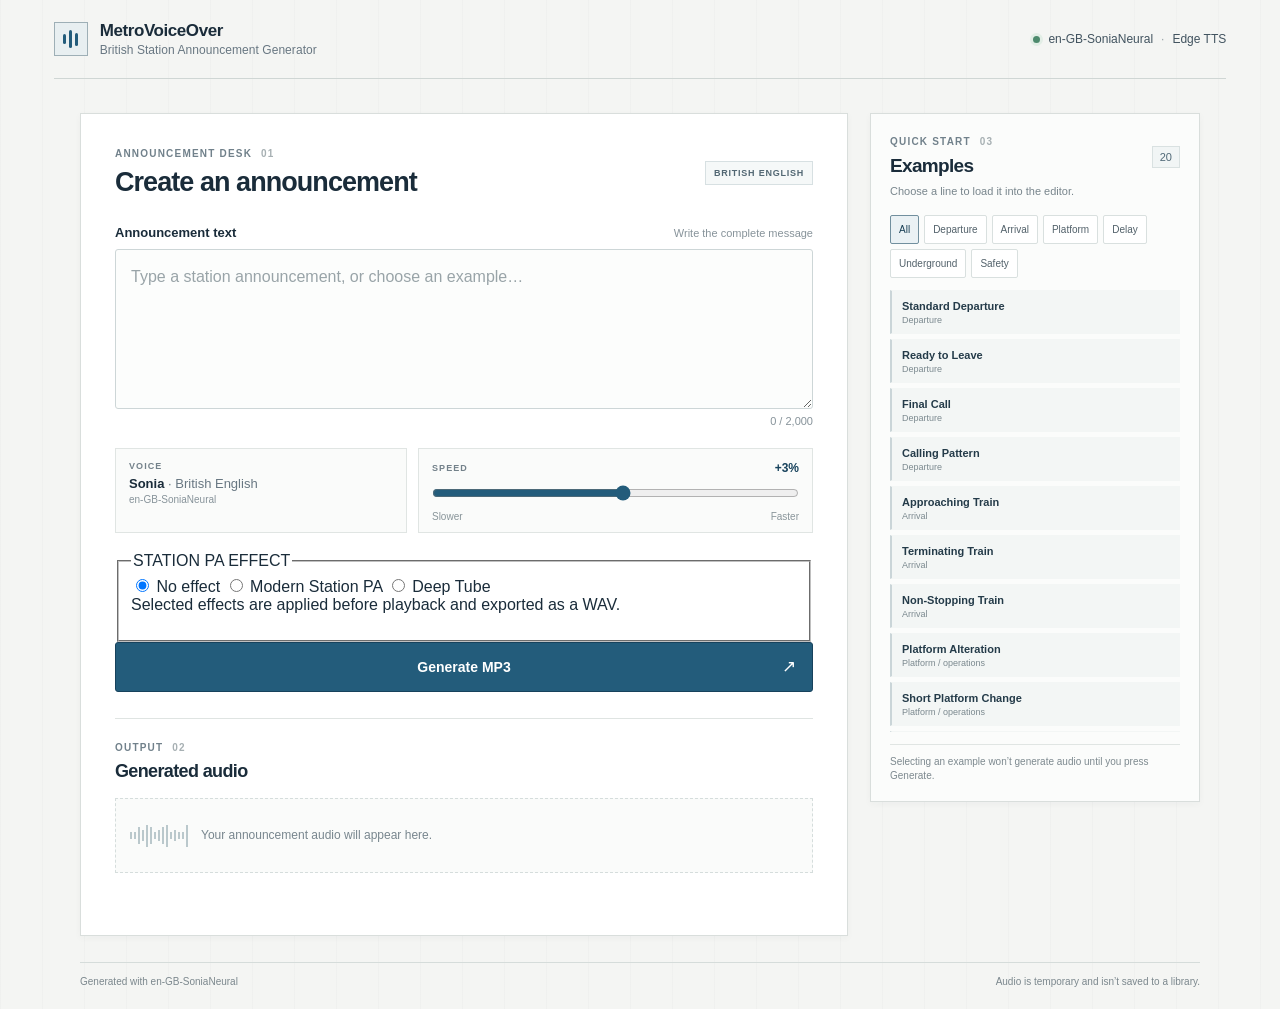
==== public/index.html @ 8c3a4fb4 "feat: add station PA audio effects" ====
<!doctype html>
<html lang="en-GB">
  <head>
    <meta charset="utf-8" />
    <meta name="viewport" content="width=device-width, initial-scale=1, viewport-fit=cover" />
    <meta name="theme-color" content="#f4f5f3" />
    <meta name="description" content="Generate British railway and Underground station announcements with Sonia neural speech." />
    <title>MetroVoiceOver — British Station Announcement Generator</title>
    <link rel="icon" type="image/svg+xml" href="/favicon.svg" />
    <link rel="stylesheet" href="/styles.css" />
    <script type="module" src="/app.js"></script>
  </head>
  <body>
    <div class="app-shell">
      <header class="site-header">
        <a class="brand" href="/" aria-label="MetroVoiceOver home">
          <span class="brand-mark" aria-hidden="true"><span></span><span></span><span></span></span>
          <span class="brand-copy">
            <span class="brand-name">MetroVoiceOver</span>
            <span class="brand-description">British Station Announcement Generator</span>
          </span>
        </a>
        <div class="voice-status">
          <span class="status-light" aria-hidden="true"></span>
          <span>en-GB-SoniaNeural</span>
          <span class="status-divider" aria-hidden="true">·</span>
          <span>Edge TTS</span>
        </div>
      </header>

      <main class="workbench">
        <section class="editor-panel" aria-labelledby="editor-title">
          <div class="panel-heading">
            <div>
              <p class="eyebrow">ANNOUNCEMENT DESK <span>01</span></p>
              <h1 id="editor-title">Create an announcement</h1>
            </div>
            <span class="language-tag">BRITISH ENGLISH</span>
          </div>

          <form id="announcementForm" novalidate>
            <div class="field-heading">
              <label for="announcementText">Announcement text</label>
              <span class="field-hint">Write the complete message</span>
            </div>
            <textarea
              id="announcementText"
              class="announcement-input"
              name="text"
              maxlength="2000"
              rows="5"
              placeholder="Type a station announcement, or choose an example…"
              aria-describedby="characterCount inputError"
              required
            ></textarea>
            <div class="editor-meta">
              <span id="inputError" class="input-error" role="status" aria-live="polite"></span>
              <span id="characterCount" class="character-count">0 / 2,000</span>
            </div>

            <div class="voice-controls">
              <div class="voice-card">
                <span class="control-label">VOICE</span>
                <span class="voice-name">Sonia <span>· British English</span></span>
                <span class="voice-code">en-GB-SoniaNeural</span>
              </div>
              <div class="speed-card">
                <div class="speed-heading">
                  <label class="control-label" for="rateRange">SPEED</label>
                  <output id="rateValue" for="rateRange">+3%</output>
                </div>
                <input id="rateRange" type="range" min="-10" max="15" step="1" value="3" aria-label="Speech speed" />
                <div class="range-labels"><span>Slower</span><span>Faster</span></div>
              </div>
            </div>

            <fieldset id="effectFieldset" class="effect-card" aria-describedby="effectHint">
              <legend class="effect-legend">STATION PA EFFECT</legend>
              <div class="effect-options">
                <label class="effect-option">
                  <input type="radio" name="paEffect" value="none" checked />
                  <span>No effect</span>
                </label>
                <label class="effect-option">
                  <input type="radio" name="paEffect" value="modern-station-pa" />
                  <span>Modern Station PA</span>
                </label>
                <label class="effect-option">
                  <input type="radio" name="paEffect" value="deep-tube" />
                  <span>Deep Tube</span>
                </label>
              </div>
              <p id="effectHint" class="effect-hint">Selected effects are applied before playback and exported as a WAV.</p>
            </fieldset>

            <button id="generateButton" class="generate-button" type="submit">
              <span class="button-spinner" aria-hidden="true"></span>
              <span class="generate-label">Generate MP3</span>
              <span class="button-arrow" aria-hidden="true">↗</span>
            </button>
          </form>

          <section class="audio-section" aria-labelledby="audio-title" aria-live="polite">
            <div class="section-rule"></div>
            <div class="audio-heading">
              <div>
                <p class="eyebrow">OUTPUT <span>02</span></p>
                <h2 id="audio-title">Generated audio</h2>
              </div>
              <span id="audioFormat" class="format-tag" hidden>MP3 · SONIA</span>
            </div>

            <div id="audioEmpty" class="audio-empty">
              <span class="empty-wave" aria-hidden="true"><i></i><i></i><i></i><i></i><i></i><i></i><i></i><i></i><i></i><i></i><i></i><i></i><i></i><i></i><i></i></span>
              <p>Your announcement audio will appear here.</p>
            </div>

            <div id="audioResult" class="audio-result" hidden>
              <div class="player-row">
                <button id="playButton" class="play-button" type="button" aria-label="Play announcement" disabled>▶</button>
                <div class="timeline-wrap">
                  <input id="audioProgress" class="audio-progress" type="range" min="0" max="1000" value="0" aria-label="Audio position" disabled />
                  <div class="time-row"><span id="currentTime">0:00</span><span id="duration">0:00</span></div>
                </div>
              </div>
              <div class="audio-actions">
                <button id="replayButton" class="secondary-button" type="button" disabled><span aria-hidden="true">↺</span> Replay</button>
                <a id="downloadButton" class="download-button" href="#" download aria-disabled="true"><span aria-hidden="true">↓</span> <span class="download-label">Download MP3</span></a>
              </div>
            </div>
            <p id="liveMessage" class="live-message" role="status" aria-live="polite"></p>
            <audio id="audioElement" class="visually-hidden" preload="metadata" aria-hidden="true"></audio>
          </section>
        </section>

        <aside class="examples-panel" aria-labelledby="examples-title">
          <div class="examples-heading">
            <div>
              <p class="eyebrow">QUICK START <span>03</span></p>
              <h2 id="examples-title">Examples</h2>
            </div>
            <span id="exampleCount" class="example-count">20</span>
          </div>
          <p class="examples-intro">Choose a line to load it into the editor.</p>
          <div id="categoryFilters" class="category-filters" role="group" aria-label="Filter examples"></div>
          <div id="exampleList" class="example-list"></div>
          <p class="examples-note">Selecting an example won’t generate audio until you press Generate.</p>
        </aside>
      </main>

      <footer class="site-footer">
        <span>Generated with en-GB-SoniaNeural</span>
        <span>Audio is temporary and isn’t saved to a library.</span>
      </footer>
    </div>
  </body>
</html>
---- styles.css ----
:root {
  color-scheme: light;
  font-family: Inter, "Segoe UI", Roboto, Helvetica, Arial, sans-serif;
  color: #1a2c3a;
  background: #f4f5f3;
  font-synthesis: none;
  text-rendering: optimizeLegibility;
  --ink: #1a2c3a;
  --muted: #687782;
  --soft-muted: #87939a;
  --line: #d9dedc;
  --surface: #fff;
  --accent: #235c7b;
  --accent-dark: #17425c;
  --accent-soft: #eaf1f4;
  --danger: #a33c35;
}

* { box-sizing: border-box; }

html { min-width: 320px; min-height: 100%; }

body {
  min-width: 320px;
  min-height: 100vh;
  margin: 0;
  background:
    linear-gradient(90deg, rgba(26, 44, 58, 0.018) 1px, transparent 1px) 0 0 / 42px 42px,
    #f4f5f3;
}

button, textarea, input, a { font: inherit; }
button { color: inherit; }
button:focus-visible, a:focus-visible, textarea:focus-visible, input:focus-visible {
  outline: 3px solid rgba(35, 92, 123, 0.34);
  outline-offset: 2px;
}
[hidden] { display: none !important; }

.app-shell {
  width: min(100%, 1360px);
  min-height: 100vh;
  margin: 0 auto;
  padding: 0 clamp(18px, 4.2vw, 56px) max(16px, env(safe-area-inset-bottom));
  display: flex;
  flex-direction: column;
}

.site-header {
  min-height: 79px;
  display: flex;
  align-items: center;
  justify-content: space-between;
  gap: 24px;
  border-bottom: 1px solid #cfd6d4;
}

.brand {
  display: inline-flex;
  align-items: center;
  gap: 12px;
  color: inherit;
  text-decoration: none;
}

.brand-mark {
  width: 34px;
  height: 34px;
  display: flex;
  align-items: center;
  justify-content: center;
  gap: 3px;
  border: 1px solid #9eafb6;
  background: #e8eff1;
}

.brand-mark span { width: 3px; border-radius: 2px; background: var(--accent); }
.brand-mark span:nth-child(1) { height: 10px; }
.brand-mark span:nth-child(2) { height: 18px; }
.brand-mark span:nth-child(3) { height: 13px; }
.brand-copy { display: grid; gap: 2px; }
.brand-name { font-size: 17px; font-weight: 720; letter-spacing: -0.025em; }
.brand-description { color: var(--muted); font-size: 12px; letter-spacing: 0.005em; }

.voice-status {
  display: inline-flex;
  align-items: center;
  gap: 8px;
  color: #41535f;
  font-size: 12px;
  white-space: nowrap;
}

.status-light { width: 7px; height: 7px; border-radius: 50%; background: #4d8a6d; box-shadow: 0 0 0 3px #e2eee6; }
.status-divider { color: #9aa4a8; }

.workbench {
  width: min(100%, 1120px);
  margin: 34px auto 26px;
  display: grid;
  grid-template-columns: minmax(0, 1fr) minmax(285px, 330px);
  align-items: start;
  gap: 22px;
}

.editor-panel, .examples-panel {
  min-width: 0;
  border: 1px solid var(--line);
  background: var(--surface);
  box-shadow: 0 2px 7px rgba(25, 43, 53, 0.035);
}

.editor-panel { padding: clamp(22px, 3vw, 34px); }
.panel-heading, .audio-heading, .examples-heading { display: flex; align-items: center; justify-content: space-between; gap: 16px; }
.panel-heading { margin-bottom: 27px; }
.eyebrow {
  margin: 0 0 7px;
  color: #71818b;
  font-size: 10px;
  font-weight: 750;
  letter-spacing: 0.12em;
}
.eyebrow span { margin-left: 5px; color: #a7b0b3; font-variant-numeric: tabular-nums; }
h1, h2, p { margin-top: 0; }
h1, h2 { margin-bottom: 0; color: var(--ink); letter-spacing: -0.035em; }
h1 { font-size: clamp(22px, 2.4vw, 27px); line-height: 1.2; font-weight: 670; }
h2 { font-size: 18px; line-height: 1.25; font-weight: 680; }
.language-tag, .format-tag {
  flex: 0 0 auto;
  padding: 6px 8px;
  border: 1px solid #d7e0e2;
  color: #526773;
  background: #f5f8f8;
  font-size: 9px;
  font-weight: 720;
  letter-spacing: 0.085em;
}

.field-heading, .editor-meta { display: flex; justify-content: space-between; align-items: baseline; gap: 12px; }
.field-heading { margin-bottom: 9px; }
.field-heading label { font-size: 13px; font-weight: 650; }
.field-hint, .character-count { color: var(--soft-muted); font-size: 11px; font-variant-numeric: tabular-nums; }
.character-count.is-near-limit { color: #9a5a24; }
textarea {
  display: block;
  width: 100%;
  min-height: 150px;
  resize: vertical;
  padding: 14px 15px;
  border: 1px solid #cdd6d7;
  border-radius: 3px;
  color: var(--ink);
  background: #fcfdfc;
  font-size: 16px;
  line-height: 1.62;
  transition: border-color 120ms ease, box-shadow 120ms ease;
}
textarea::placeholder { color: #99a4a8; }
textarea:focus { border-color: #64889b; box-shadow: 0 0 0 3px rgba(35, 92, 123, 0.08); outline: none; }
.editor-meta { min-height: 24px; padding-top: 6px; }
.input-error { color: var(--danger); font-size: 12px; }
.character-count { margin-left: auto; }

.voice-controls {
  display: grid;
  grid-template-columns: minmax(165px, 0.85fr) minmax(205px, 1.15fr);
  gap: 11px;
  margin: 15px 0 19px;
}
.voice-card, .speed-card { min-width: 0; min-height: 79px; padding: 12px 13px 10px; border: 1px solid #e0e5e3; background: #fafbfa; }
.control-label { display: block; color: #73818a; font-size: 9px; font-weight: 750; letter-spacing: 0.12em; }
.voice-name { display: block; margin-top: 5px; color: var(--ink); font-size: 13px; font-weight: 650; }
.voice-name span { color: var(--muted); font-weight: 450; }
.voice-code { display: block; margin-top: 3px; color: #87939a; font-size: 10px; }
.speed-heading { display: flex; justify-content: space-between; align-items: center; }
.speed-heading .control-label { display: inline; }
.speed-heading output { color: var(--accent-dark); font-size: 12px; font-weight: 700; font-variant-numeric: tabular-nums; }
input[type="range"] { width: 100%; height: 28px; margin: 4px 0 0; accent-color: var(--accent); cursor: pointer; }
.range-labels { display: flex; justify-content: space-between; color: #89959a; font-size: 10px; }

.generate-button {
  position: relative;
  width: 100%;
  min-height: 50px;
  display: flex;
  align-items: center;
  justify-content: center;
  gap: 9px;
  border: 1px solid var(--accent-dark);
  border-radius: 3px;
  color: #fff;
  background: var(--accent);
  font-size: 14px;
  font-weight: 680;
  cursor: pointer;
  transition: background 130ms ease, transform 80ms ease;
}
.generate-button:hover { background: var(--accent-dark); }
.generate-button:active { transform: translateY(1px); }
.generate-button:disabled { background: #617b89; cursor: wait; }
.button-arrow { position: absolute; right: 16px; top: 50%; transform: translateY(-52%); font-size: 17px; font-weight: 400; }
.button-spinner { display: none; width: 14px; height: 14px; border: 2px solid rgba(255,255,255,.42); border-top-color: #fff; border-radius: 50%; animation: spin .7s linear infinite; }
.is-generating .button-spinner { display: inline-block; }
.is-generating .button-arrow { display: none; }
@keyframes spin { to { transform: rotate(360deg); } }

.audio-section { margin-top: 26px; }
.section-rule { height: 1px; margin-bottom: 23px; background: #dfe4e2; }
.audio-heading { margin-bottom: 16px; }
.format-tag { color: #466477; background: #f1f6f7; }
.audio-empty {
  min-height: 75px;
  display: flex;
  align-items: center;
  gap: 13px;
  padding: 12px 14px;
  border: 1px dashed #d5dddc;
  background: #fafbfa;
}
.audio-empty p { margin: 0; color: #78868e; font-size: 12px; line-height: 1.45; }
.empty-wave { height: 26px; display: inline-flex; align-items: center; gap: 2px; }
.empty-wave i { width: 2px; height: 7px; background: #bac8cc; }
.empty-wave i:nth-child(3n) { height: 17px; }
.empty-wave i:nth-child(4n) { height: 11px; }
.empty-wave i:nth-child(5n) { height: 22px; }
.audio-result { padding: 15px 15px 13px; border: 1px solid #d6dfdf; background: #f8faf9; }
.player-row { display: flex; align-items: center; gap: 13px; }
.play-button {
  width: 43px;
  height: 43px;
  flex: 0 0 43px;
  border: 1px solid #b9cbd0;
  border-radius: 50%;
  color: var(--accent-dark);
  background: #edf3f4;
  font-size: 16px;
  cursor: pointer;
}
.play-button:disabled, .secondary-button:disabled { opacity: .48; cursor: default; }
.timeline-wrap { min-width: 0; flex: 1; }
.audio-progress { display: block; width: 100%; height: 28px; margin: 0; }
.time-row { display: flex; justify-content: space-between; margin-top: 2px; color: #70808a; font-size: 10px; font-variant-numeric: tabular-nums; }
.audio-actions { display: flex; justify-content: space-between; align-items: center; gap: 10px; margin-top: 13px; padding-top: 11px; border-top: 1px solid #e0e6e4; }
.secondary-button, .download-button {
  min-height: 38px;
  display: inline-flex;
  align-items: center;
  justify-content: center;
  gap: 7px;
  padding: 0 11px;
  border: 1px solid #cbd5d5;
  border-radius: 3px;
  color: #354d5b;
  background: #fff;
  font-size: 12px;
  font-weight: 620;
  text-decoration: none;
  cursor: pointer;
}
.secondary-button span, .download-button span { font-size: 15px; }
.download-button { border-color: var(--accent); color: #fff; background: var(--accent); }
.download-button:hover { background: var(--accent-dark); }
.download-button[aria-disabled="true"] { opacity: .5; pointer-events: none; }
.live-message { min-height: 18px; margin: 10px 0 0; color: #526875; font-size: 12px; }
.live-message[data-state="error"] { color: var(--danger); }
.visually-hidden { position: absolute; width: 1px; height: 1px; padding: 0; margin: -1px; overflow: hidden; clip: rect(0, 0, 0, 0); white-space: nowrap; border: 0; }

.examples-panel { padding: 22px 19px 17px; background: #fbfcfb; }
.examples-heading { margin-bottom: 6px; }
.examples-heading h2 { font-size: 19px; }
.example-count { min-width: 27px; padding: 4px 7px; border: 1px solid #d9e1e1; color: #506977; background: #f1f5f5; text-align: center; font-size: 11px; font-variant-numeric: tabular-nums; }
.examples-intro { margin: 0 0 15px; color: #78858c; font-size: 11px; line-height: 1.45; }
.category-filters { display: flex; flex-wrap: wrap; gap: 5px; margin-bottom: 12px; }
.category-filter {
  min-height: 29px;
  padding: 0 8px;
  border: 1px solid #d9e0df;
  border-radius: 2px;
  color: #52616a;
  background: #fff;
  font-size: 10px;
  cursor: pointer;
}
.category-filter[aria-pressed="true"] { border-color: #718f9e; color: #173d53; background: #eaf1f4; }
.example-list { display: grid; gap: 5px; max-height: 442px; overflow-y: auto; overscroll-behavior: contain; scrollbar-color: #c9d3d3 transparent; scrollbar-width: thin; }
.example-button {
  width: 100%;
  min-width: 0;
  display: block;
  padding: 9px 10px 8px;
  border: 1px solid transparent;
  border-left: 2px solid #cad5d8;
  color: inherit;
  background: #f3f6f5;
  text-align: left;
  cursor: pointer;
  transition: background 110ms ease, border-color 110ms ease;
}
.example-button:hover, .example-button:focus-visible { border-color: #c8d8dc; border-left-color: var(--accent); background: #edf3f4; }
.example-button[aria-pressed="true"] { border-color: #acc3cc; border-left-color: var(--accent); background: #e9f1f3; }
.example-title { display: block; overflow: hidden; color: #243b49; font-size: 11px; font-weight: 680; text-overflow: ellipsis; white-space: nowrap; }
.example-category { display: block; margin-top: 3px; overflow: hidden; color: #7b898f; font-size: 9px; text-overflow: ellipsis; white-space: nowrap; }
.examples-note { margin: 12px 0 0; padding-top: 10px; border-top: 1px solid #e0e5e3; color: #7d898f; font-size: 10px; line-height: 1.45; }

.site-footer {
  width: min(100%, 1120px);
  margin: auto auto 0;
  padding: 12px 0 4px;
  display: flex;
  justify-content: space-between;
  gap: 16px;
  border-top: 1px solid #d5dcda;
  color: #7b878d;
  font-size: 10px;
  line-height: 1.4;
}

@media (max-width: 820px) {
  .workbench { grid-template-columns: minmax(0, 1fr) minmax(245px, 290px); gap: 14px; }
  .editor-panel { padding: 23px 21px; }
  .examples-panel { padding-inline: 15px; }
  .voice-controls { grid-template-columns: 1fr; }
  .voice-card { min-height: 72px; }
}

@media (max-width: 680px) {
  .app-shell { padding-inline: 16px; }
  .site-header { min-height: 72px; gap: 10px; }
  .brand { gap: 9px; }
  .brand-mark { width: 31px; height: 31px; }
  .brand-name { font-size: 16px; }
  .brand-description { font-size: 10px; }
  .voice-status { gap: 6px; font-size: 10px; }
  .workbench { width: 100%; margin: 17px auto 22px; grid-template-columns: minmax(0, 1fr); gap: 14px; }
  .editor-panel { padding: 20px 17px 17px; }
  .panel-heading { margin-bottom: 20px; }
  .language-tag { display: none; }
  h1 { font-size: 22px; }
  h2 { font-size: 17px; }
  textarea { min-height: 150px; padding: 12px; }
  .voice-controls { grid-template-columns: minmax(0, 0.9fr) minmax(0, 1.1fr); gap: 8px; margin: 12px 0 15px; }
  .voice-card, .speed-card { min-height: 82px; padding: 10px; }
  .voice-name { font-size: 12px; }
  .voice-name span { display: block; margin-top: 2px; }
  .voice-code { font-size: 9px; }
  .generate-button { min-height: 50px; }
  .audio-section { margin-top: 21px; }
  .section-rule { margin-bottom: 19px; }
  .audio-empty { min-height: 66px; }
  .examples-panel { padding: 17px 15px 14px; }
  .examples-intro { margin-bottom: 11px; }
  .category-filters { gap: 5px; margin-bottom: 10px; }
  .category-filter { min-height: 32px; padding-inline: 8px; }
  .example-list { max-height: 300px; grid-template-columns: repeat(2, minmax(0, 1fr)); }
  .example-button { min-height: 49px; padding: 8px 8px 7px; }
  .example-title { font-size: 10px; }
  .example-category { font-size: 8px; }
  .site-footer { margin-top: auto; flex-direction: column; gap: 3px; padding-top: 10px; }
}

@media (max-width: 370px) {
  .app-shell { padding-inline: 12px; }
  .voice-status { font-size: 9px; }
  .voice-controls { grid-template-columns: 1fr; }
  .voice-name span { display: inline; }
  .voice-card { min-height: 70px; }
  .panel-heading { align-items: flex-start; }
  .language-tag { max-width: 92px; text-align: center; line-height: 1.35; }
}

@media (prefers-reduced-motion: reduce) {
  *, *::before, *::after { scroll-behavior: auto !important; animation-duration: .01ms !important; animation-iteration-count: 1 !important; transition-duration: .01ms !important; }
}
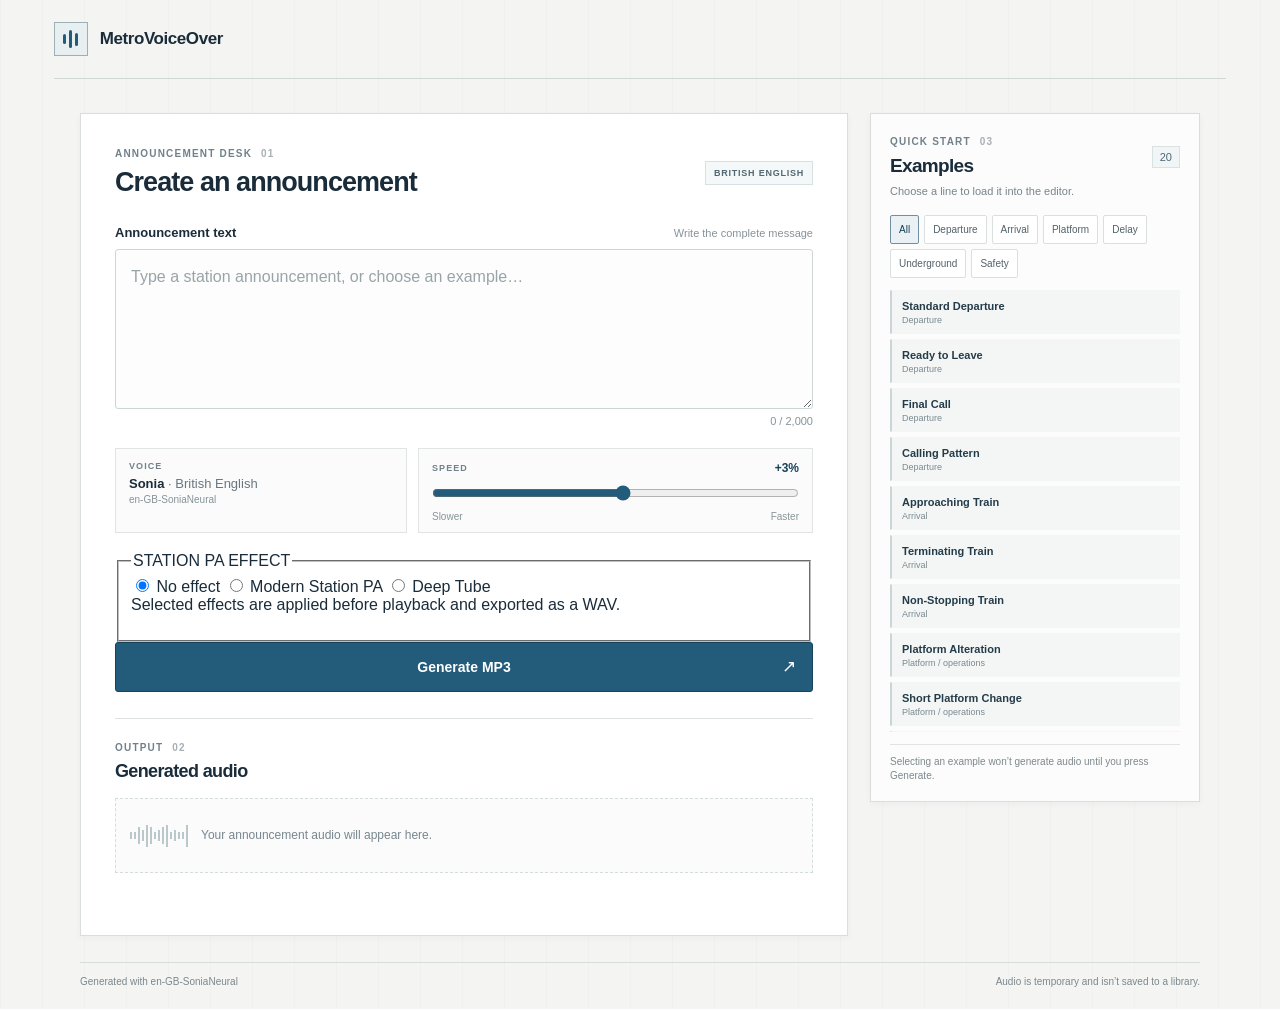
==== commit ae583649: "style: use Johnston100 and simplify header" ====
--- a/public/index.html
+++ b/public/index.html
@@ -5,7 +5,7 @@
     <meta name="viewport" content="width=device-width, initial-scale=1, viewport-fit=cover" />
     <meta name="theme-color" content="#f4f5f3" />
     <meta name="description" content="Generate British railway and Underground station announcements with Sonia neural speech." />
-    <title>MetroVoiceOver — British Station Announcement Generator</title>
+    <title>MetroVoiceOver</title>
     <link rel="icon" type="image/svg+xml" href="/favicon.svg" />
     <link rel="stylesheet" href="/styles.css" />
     <script type="module" src="/app.js"></script>
@@ -17,15 +17,8 @@
           <span class="brand-mark" aria-hidden="true"><span></span><span></span><span></span></span>
           <span class="brand-copy">
             <span class="brand-name">MetroVoiceOver</span>
-            <span class="brand-description">British Station Announcement Generator</span>
           </span>
         </a>
-        <div class="voice-status">
-          <span class="status-light" aria-hidden="true"></span>
-          <span>en-GB-SoniaNeural</span>
-          <span class="status-divider" aria-hidden="true">·</span>
-          <span>Edge TTS</span>
-        </div>
       </header>
 
       <main class="workbench">
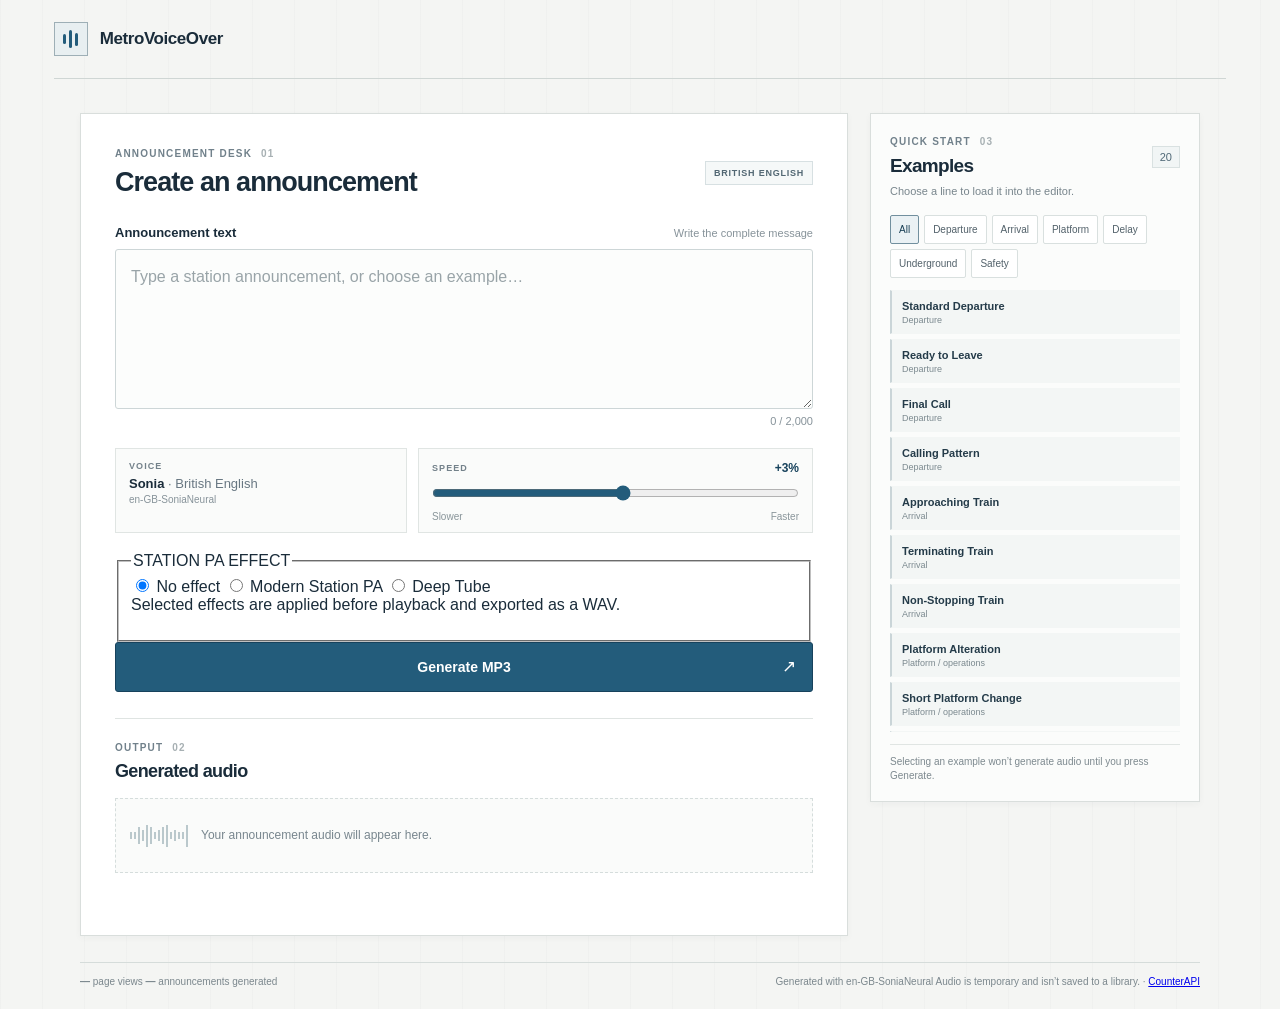
==== commit 3e04a10f: "feat: add site analytics counters" ====
--- a/public/index.html
+++ b/public/index.html
@@ -8,6 +8,8 @@
     <title>MetroVoiceOver</title>
     <link rel="icon" type="image/svg+xml" href="/favicon.svg" />
     <link rel="stylesheet" href="/styles.css" />
+    <script defer src="/analytics-bootstrap.js"></script>
+    <script defer src="/_vercel/insights/script.js"></script>
     <script type="module" src="/app.js"></script>
   </head>
   <body>
@@ -142,8 +144,14 @@
       </main>
 
       <footer class="site-footer">
-        <span>Generated with en-GB-SoniaNeural</span>
-        <span>Audio is temporary and isn’t saved to a library.</span>
+        <div class="footer-statistics" aria-label="Site statistics">
+          <span class="footer-stat"><strong id="siteVisitCount">—</strong> page views</span>
+          <span class="footer-stat"><strong id="audioGenerationCount">—</strong> announcements generated</span>
+        </div>
+        <div class="footer-meta">
+          <span>Generated with en-GB-SoniaNeural</span>
+          <span>Audio is temporary and isn’t saved to a library. · <a href="https://counterapi.com/" target="_blank" rel="noreferrer">CounterAPI</a></span>
+        </div>
       </footer>
     </div>
   </body>
